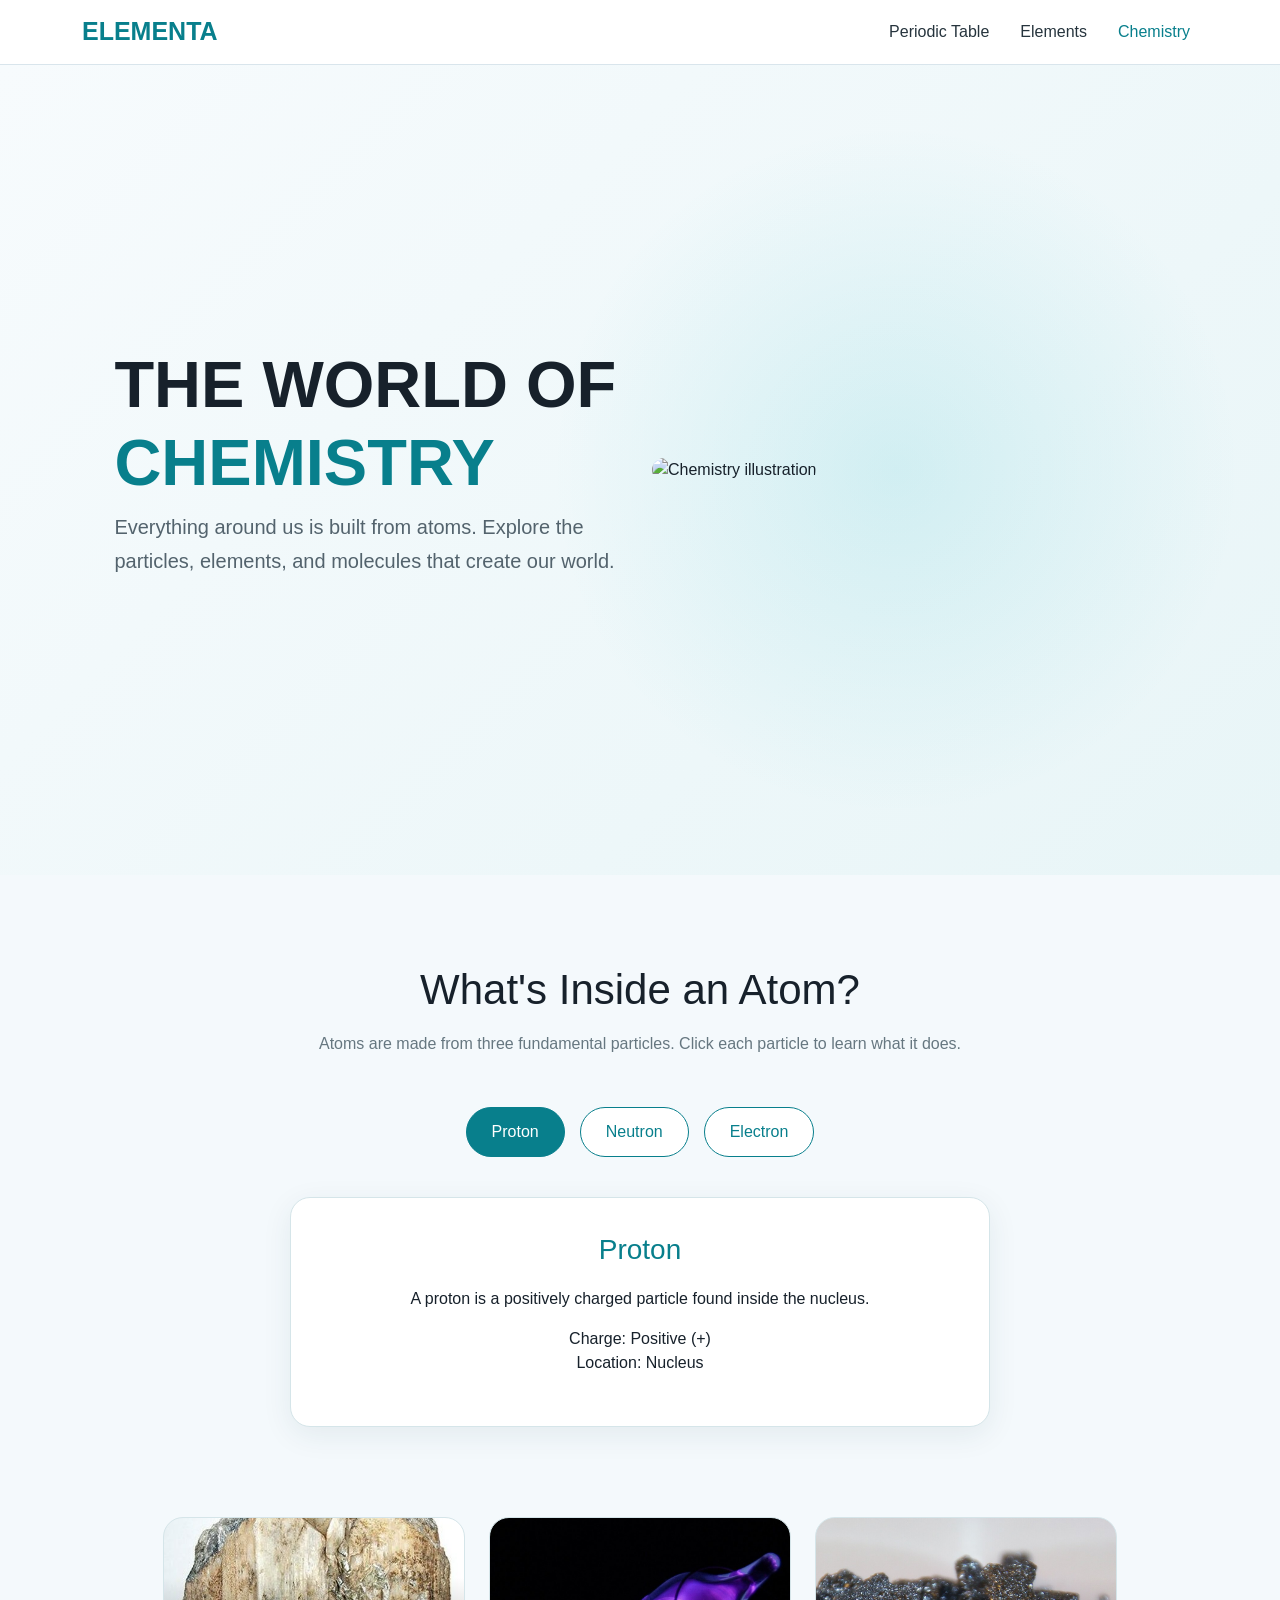
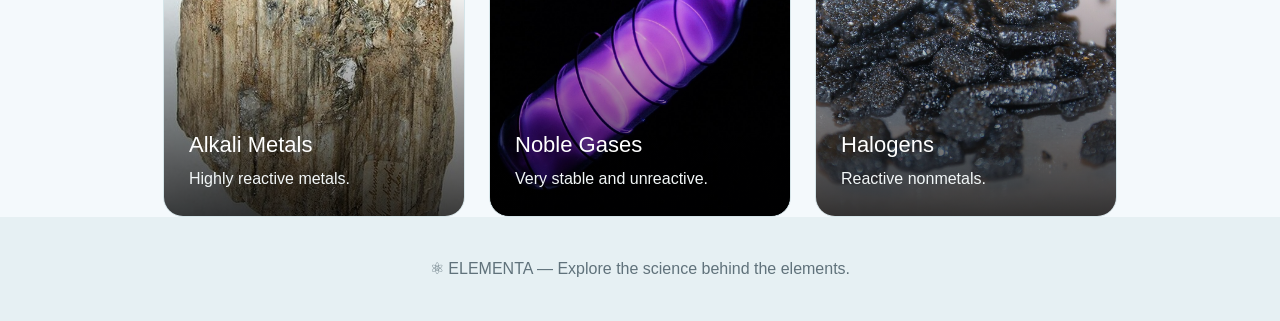
==== pages/index.html @ da362771 "Updated index page" ====
<!DOCTYPE html>
<html lang="en">

<head>

    <meta charset="UTF-8">

    <meta name="viewport"
        content="width=device-width, initial-scale=1.0">

    <title>Chemistry World</title>

    <link
        href="https://cdn.jsdelivr.net/npm/bootstrap@5.3.8/dist/css/bootstrap.min.css"
        rel="stylesheet">
        <link
    rel="stylesheet"
    href="../style/index.css">

   

</head>


<body>


<!-- =========================
     NAVBAR
========================= -->

<nav class="navbar navbar-expand-lg navbar-dark sticky-top">

    <div class="container">

        <a class="navbar-brand"
            href="./index.html">

             ELEMENTA

        </a>


        <button
            class="navbar-toggler"
            type="button"
            data-bs-toggle="collapse"
            data-bs-target="#navbarMenu">

            <span class="navbar-toggler-icon"></span>

        </button>


        <div
            class="collapse navbar-collapse"
            id="navbarMenu">

            <ul class="navbar-nav ms-auto">

                <li class="nav-item">

                    <a
                        class="nav-link"
                        href="./table.html">

                        Periodic Table

                    </a>

                </li>

                <li class="nav-item">

                    <a
                        class="nav-link"
                        href="./elements.html">

                        Elements

                    </a>

                </li>

                <li class="nav-item">

                    <a
                        class="nav-link active"
                        href="./index.html">

                        Chemistry

                    </a>

                </li>

            </ul>

        </div>

    </div>

</nav>



<!-- =========================
     HERO
========================= -->

<section class="hero">

    <div class="container">

    <div class="row align-items-center">

        <!-- LEFT SIDE -->
        <div class="col-lg-6">

            <div class="hero-content">

                <h1>
                    THE WORLD OF
                    <span>CHEMISTRY</span>
                </h1>

                <p>
                    Everything around us is built from
                    atoms. Explore the particles, elements,
                    and molecules that create our world.
                </p>

            </div>

        </div>


        <!-- RIGHT SIDE -->
        <div class="col-lg-6">

            <div class="hero-image">

                <img class="img-fluid rounded-4"
                    src="https://www.farmersweekly.co.nz/wp-content/uploads/2025/01/science-pexels-256262-scaled.jpg"
                    alt="Chemistry illustration">

            </div>

        </div>

    </div>

</div>

</section>



<!-- =========================
     ATOM SECTION
========================= -->

<section class="section"
    id="atom-section">

    <h2 class="section-title">

        What's Inside an Atom?

    </h2>

    <p class="section-description">

        Atoms are made from three fundamental
        particles. Click each particle to learn
        what it does.

    </p>


    <div class="particle-buttons">

        <button
            class="particle-btn active"
            data-particle="proton">

            Proton

        </button>

        <button
            class="particle-btn"
            data-particle="neutron">

            Neutron

        </button>

        <button
            class="particle-btn"
            data-particle="electron">

            Electron

        </button>

    </div>


    <div class="particle-info">

        <h3 id="particle-title">

            Proton

        </h3>

        <p id="particle-description">

            A proton is a positively charged
            particle found inside the nucleus.

        </p>

        <p id="particle-extra">

            Charge: Positive (+)

            <br>

            Location: Nucleus

        </p>

    </div>

</section>





<!-- =========================
     ELEMENT FAMILIES
========================= -->
<div class="row g-4 justify-content-center">

    <!-- Alkali Metals -->
    <div class="col-md-6 col-lg-3">

        <div class="family-card alkali-metals">

            <div class="family-content">

                <h3>Alkali Metals</h3>

                <p>Highly reactive metals.</p>

            </div>

        </div>

    </div>


    <!-- Noble Gases -->
    <div class="col-md-6 col-lg-3">

        <div class="family-card noble-gases">

            <div class="family-content">

                <h3>Noble Gases</h3>

                <p>Very stable and unreactive.</p>

            </div>

        </div>

    </div>


    <!-- Halogens -->
    <div class="col-md-6 col-lg-3">

        <div class="family-card halogens">

            <div class="family-content">

                <h3>Halogens</h3>

                <p>Reactive nonmetals.</p>

            </div>

        </div>

    </div>

</div>






<!-- =========================
     FOOTER
========================= -->

<footer>

    <p class="mb-0">

        ⚛ ELEMENTA — Explore the science
        behind the elements.

    </p>

</footer>




<script src="../script/index.js"></script>

<script
    src="https://cdn.jsdelivr.net/npm/bootstrap@5.3.8/dist/js/bootstrap.bundle.min.js">
</script>


</body>

</html>
---- style/index.css ----
* {
    box-sizing: border-box;
}

body {
    margin: 0;
    font-family: Arial, sans-serif;
    background: #f4f9fc;
    color: #17212b;
}


/* =========================
   NAVBAR
========================= */

.navbar {
    background: rgba(255, 255, 255, 0.95);
    backdrop-filter: blur(15px);
    border-bottom: 1px solid #d9e5ec;
}

.navbar-brand {
    color: #087f8c !important;
    font-size: 25px;
    font-weight: bold;
}

.nav-link {
    color: #26343d !important;
    margin-left: 15px;
}

.nav-link:hover,
.nav-link.active {
    color: #087f8c !important;
}


/* =========================
   HERO
========================= */

.hero {
    min-height: 90vh;

    display: flex;
    align-items: center;

    background:
        radial-gradient(
            circle at 70% 50%,
            rgba(0, 174, 190, 0.12),
            transparent 35%
        ),
        linear-gradient(
            135deg,
            #f7fbfd,
            #e8f5f7
        );

    padding: 80px 8%;
}

.hero-content {
    max-width: 600px;
}

.hero h1 {
    font-size: 65px;
    font-weight: bold;
    color: #17212b;
}

.hero h1 span {
    color: #087f8c;
}

.hero p {
    font-size: 20px;
    color: #53636d;
    line-height: 1.7;
}


/* =========================
   GENERAL SECTION
========================= */

.section {
    padding: 90px 8%;
}

.section-title {
    text-align: center;

    font-size: 42px;

    margin-bottom: 15px;

    color: #17212b;
}

.section-description {
    text-align: center;

    color: #667780;

    max-width: 700px;

    margin: 0 auto 50px;

    line-height: 1.7;
}


/* =========================
   PARTICLES
========================= */

.particle-buttons {
    display: flex;

    justify-content: center;

    gap: 15px;

    flex-wrap: wrap;

    margin-bottom: 40px;
}

.particle-btn {
    padding: 12px 25px;

    border: 1px solid #087f8c;

    background: white;

    color: #087f8c;

    border-radius: 30px;

    cursor: pointer;

    transition: 0.3s;
}

.particle-btn:hover,
.particle-btn.active {
    background: #087f8c;

    color: white;
}

.particle-info {
    max-width: 700px;

    margin: auto;

    padding: 35px;

    background: white;

    border: 1px solid #d5e5e9;

    border-radius: 20px;

    text-align: center;

    box-shadow:
        0 8px 30px rgba(30, 70, 80, 0.08);
}

.particle-info h3 {
    color: #087f8c;

    margin-bottom: 20px;
}


/* =========================
   ELEMENT FAMILIES
========================= */

.family-card {

    position: relative;

    height: 300px;

    border-radius: 20px;

    overflow: hidden;

    border: 1px solid #d5e5e9;

    background-size: cover;

    background-position: center;

    cursor: pointer;

    display: flex;

    align-items: end;

    transition: 0.4s;
}


/* =========================
   DARK OVERLAY
========================= */

.family-card::before {

    content: "";

    position: absolute;

    inset: 0;

    background:
        linear-gradient(
            transparent 20%,
            rgba(0, 0, 0, 0.75)
        );
}


/* =========================
   CONTENT
========================= */

.family-content {

    position: relative;

    z-index: 2;

    padding: 25px;

    width: 100%;
}

.family-content h3 {

    color: #ffffff;

    font-size: 22px;

    margin-bottom: 8px;
}

.family-content p {

    color: #f2f7f8;

    margin: 0;
}


/* =========================
   BACKGROUND IMAGES
========================= */

.alkali-metals {

    background-image:
        url("../assets/img/image.png");
}

.noble-gases {

    background-image:
        url("../assets/img/2.png");
}

.halogens {

    background-image:
        url("../assets/img/3.png");
}


/* =========================
   HOVER
========================= */

.family-card:hover {

    transform: translateY(-8px);

    border-color: #087f8c;

    box-shadow:
        0 10px 25px rgba(30, 80, 90, 0.15);
}

.family-card:hover {

    background-size: 110%;
}


/* =========================
   MOLECULES
========================= */

.molecule-card {

    text-align: center;

    padding: 35px;

    background: white;

    border: 1px solid #d5e5e9;

    border-radius: 20px;

    transition: 0.3s;

    box-shadow:
        0 8px 25px rgba(30, 70, 80, 0.06);
}

.molecule-card:hover {

    transform: translateY(-8px);

    border-color: #087f8c;
}

.molecule {

    font-size: 55px;

    font-weight: bold;

    color: #087f8c;

    margin-bottom: 15px;
}


/* =========================
   FACTS
========================= */

.fact-number {

    font-size: 60px;

    font-weight: bold;

    color: #087f8c;
}

.fact-card {

    text-align: center;

    padding: 30px;

    background: white;

    border-radius: 20px;

    border: 1px solid #d5e5e9;

    box-shadow:
        0 8px 25px rgba(30, 70, 80, 0.06);
}


/* =========================
   FOOTER
========================= */

footer {

    padding: 40px;

    text-align: center;

    background: #e6f0f3;

    color: #60727b;
}


/* =========================
   MOBILE
========================= */

@media (max-width: 768px) {

    .hero {

        padding: 70px 6%;

        text-align: center;
    }

    .hero h1 {

        font-size: 45px;
    }

    .hero p {

        font-size: 17px;
    }

    .section {

        padding: 70px 5%;
    }

    .section-title {

        font-size: 32px;
    }

}
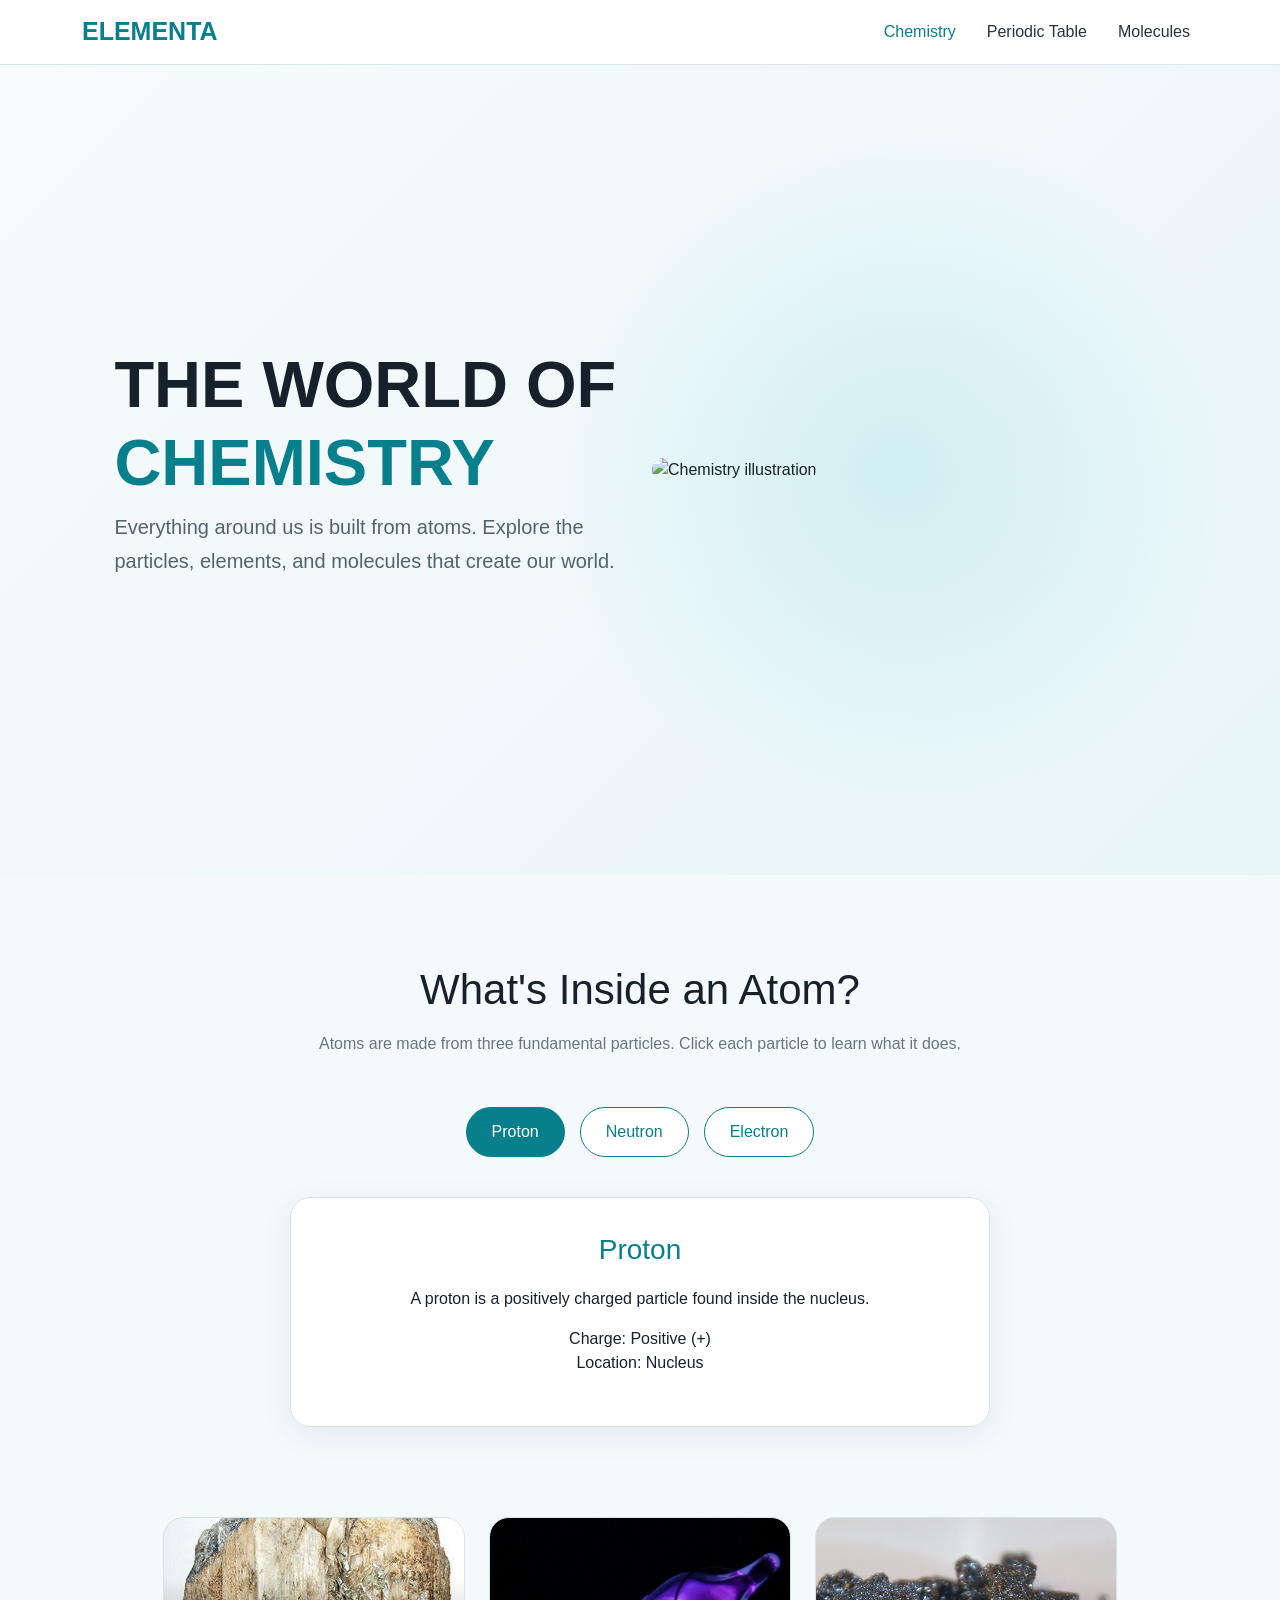
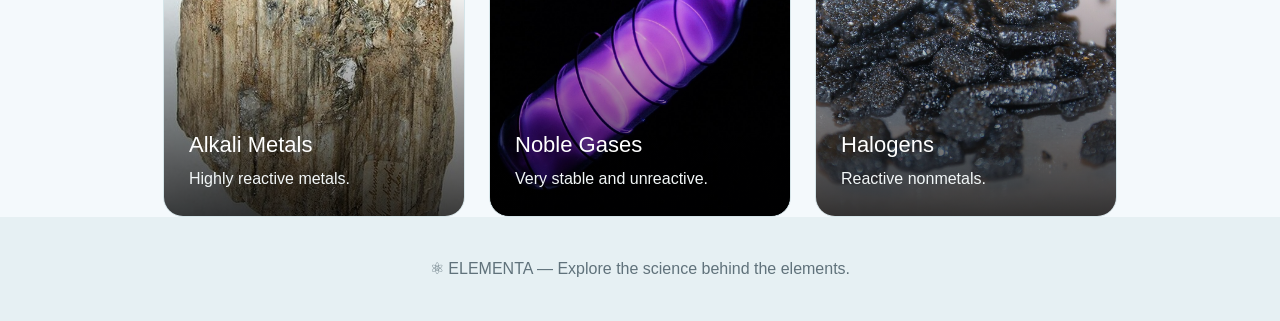
==== commit a1baee92: "molecule page completed" ====
--- a/pages/index.html
+++ b/pages/index.html
@@ -59,7 +59,18 @@
             <ul class="navbar-nav ms-auto">
 
                 <li class="nav-item">
-
+                    <a
+                        class="nav-link active"
+                        href="./index.html">
+
+                        Chemistry
+
+                    </a>
+                    
+
+                </li>
+
+                <li class="nav-item">
                     <a
                         class="nav-link"
                         href="./table.html">
@@ -67,28 +78,17 @@
                         Periodic Table
 
                     </a>
+                   
 
                 </li>
 
                 <li class="nav-item">
 
-                    <a
+                     <a
                         class="nav-link"
-                        href="./elements.html">
-
-                        Elements
-
-                    </a>
-
-                </li>
-
-                <li class="nav-item">
-
-                    <a
-                        class="nav-link active"
-                        href="./index.html">
-
-                        Chemistry
+                        href="./molecules.html">
+
+                        Molecules
 
                     </a>
 
--- a/style/index.css
+++ b/style/index.css
@@ -424,4 +424,12 @@
         font-size: 32px;
     }
 
+}
+
+.navbar-toggler {
+    border: 1px solid #087f8c;
+}
+
+.navbar-toggler-icon {
+    background-image: url("data:image/svg+xml,%3csvg xmlns='http://www.w3.org/2000/svg' viewBox='0 0 30 30'%3e%3cpath stroke='%23087f8c' stroke-linecap='round' stroke-miterlimit='10' stroke-width='2' d='M4 7h22M4 15h22M4 23h22'/%3e%3c/svg%3e");
 }
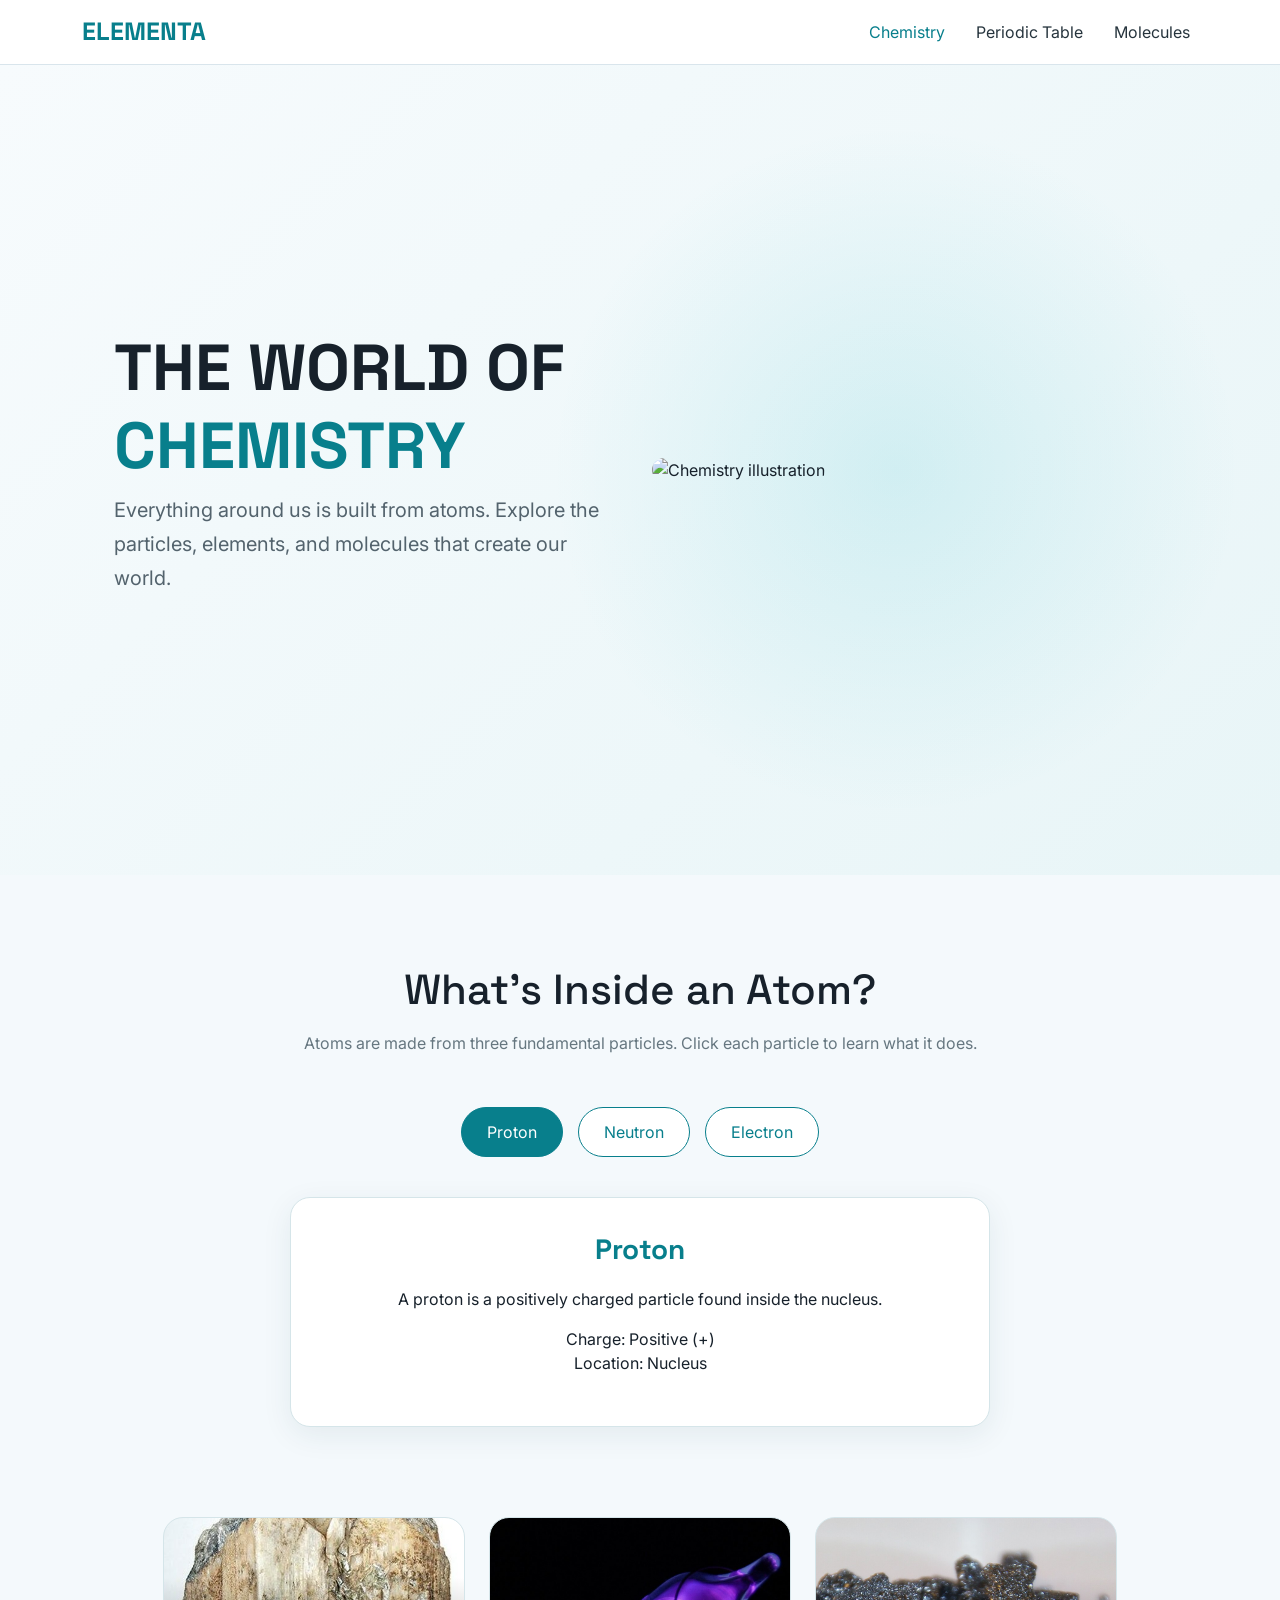
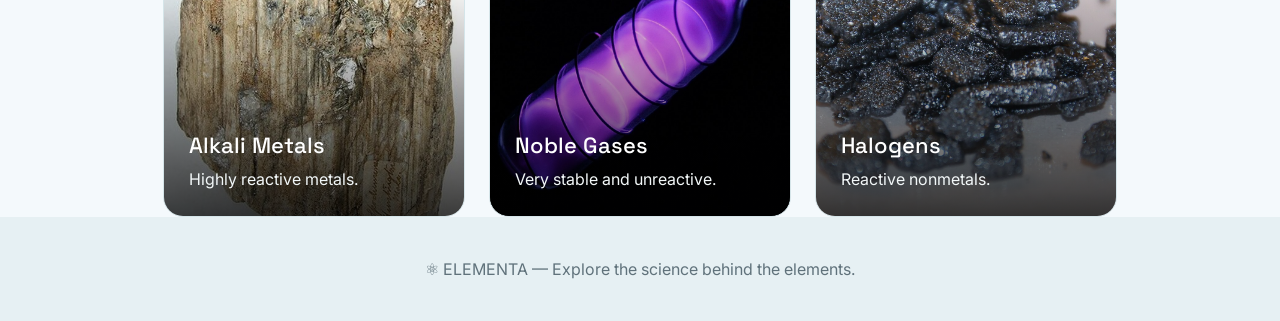
==== commit aa80c2bd: "added gsap effects" ====
--- a/pages/index.html
+++ b/pages/index.html
@@ -9,7 +9,11 @@
         content="width=device-width, initial-scale=1.0">
 
     <title>Chemistry World</title>
-
+    <link rel="preconnect" href="https://fonts.googleapis.com">
+<link rel="preconnect" href="https://fonts.gstatic.com" crossorigin>
+<link
+    href="https://fonts.googleapis.com/css2?family=Inter:wght@400;500;600;700&family=Space+Grotesk:wght@400;500;600;700&display=swap"
+    rel="stylesheet">
     <link
         href="https://cdn.jsdelivr.net/npm/bootstrap@5.3.8/dist/css/bootstrap.min.css"
         rel="stylesheet">
@@ -25,9 +29,9 @@
 <body>
 
 
-<!-- =========================
+<!-- 
      NAVBAR
-========================= -->
+ -->
 
 <nav class="navbar navbar-expand-lg navbar-dark sticky-top">
 
@@ -104,9 +108,9 @@
 
 
 
-<!-- =========================
+<!-- 
      HERO
-========================= -->
+ -->
 
 <section class="hero">
 
@@ -156,9 +160,9 @@
 
 
 
-<!-- =========================
+<!-- 
      ATOM SECTION
-========================= -->
+ -->
 
 <section class="section"
     id="atom-section">
@@ -240,9 +244,9 @@
 
 
 
-<!-- =========================
+<!-- 
      ELEMENT FAMILIES
-========================= -->
+-->
 <div class="row g-4 justify-content-center">
 
     <!-- Alkali Metals -->
@@ -305,9 +309,9 @@
 
 
 
-<!-- =========================
+<!-- 
      FOOTER
-========================= -->
+ -->
 
 <footer>
 
@@ -320,14 +324,15 @@
 
 </footer>
 
-
-
-
-<script src="../script/index.js"></script>
 
 <script
     src="https://cdn.jsdelivr.net/npm/bootstrap@5.3.8/dist/js/bootstrap.bundle.min.js">
 </script>
+<script src="https://cdn.jsdelivr.net/npm/gsap@3.13.0/dist/gsap.min.js"></script>
+<script src="https://cdn.jsdelivr.net/npm/gsap@3.13.0/dist/ScrollTrigger.min.js"></script>
+<script src="../script/index.js"></script>
+
+
 
 
 </body>
--- a/style/index.css
+++ b/style/index.css
@@ -4,15 +4,21 @@
 
 body {
     margin: 0;
-    font-family: Arial, sans-serif;
+    font-family: "Inter", sans-serif;
     background: #f4f9fc;
     color: #17212b;
 }
 
 
-/* =========================
-   NAVBAR
-========================= */
+
+h1,
+h2,
+h3,
+.navbar-brand {
+    font-family: "Space Grotesk", sans-serif;
+}
+/* 
+   NAVBAR*/
 
 .navbar {
     background: rgba(255, 255, 255, 0.95);
@@ -37,9 +43,9 @@
 }
 
 
-/* =========================
+/* 
    HERO
-========================= */
+*/
 
 .hero {
     min-height: 90vh;
@@ -83,9 +89,9 @@
 }
 
 
-/* =========================
+/* 
    GENERAL SECTION
-========================= */
+ */
 
 .section {
     padding: 90px 8%;
@@ -114,9 +120,9 @@
 }
 
 
-/* =========================
+/* 
    PARTICLES
-========================= */
+ */
 
 .particle-buttons {
     display: flex;
@@ -179,9 +185,13 @@
 }
 
 
-/* =========================
+#particle-title{
+    font-weight: bold;
+}
+
+/* 
    ELEMENT FAMILIES
-========================= */
+ */
 
 .family-card {
 
@@ -209,9 +219,9 @@
 }
 
 
-/* =========================
+/* 
    DARK OVERLAY
-========================= */
+ */
 
 .family-card::before {
 
@@ -229,9 +239,9 @@
 }
 
 
-/* =========================
+/* 
    CONTENT
-========================= */
+ */
 
 .family-content {
 
@@ -261,9 +271,9 @@
 }
 
 
-/* =========================
+/*
    BACKGROUND IMAGES
-========================= */
+*/
 
 .alkali-metals {
 
@@ -284,9 +294,9 @@
 }
 
 
-/* =========================
+/*
    HOVER
-========================= */
+ */
 
 .family-card:hover {
 
@@ -304,9 +314,9 @@
 }
 
 
-/* =========================
+/* 
    MOLECULES
-========================= */
+ */
 
 .molecule-card {
 
@@ -345,9 +355,9 @@
 }
 
 
-/* =========================
+/* 
    FACTS
-========================= */
+ */
 
 .fact-number {
 
@@ -375,9 +385,9 @@
 }
 
 
-/* =========================
+/* 
    FOOTER
-========================= */
+ */
 
 footer {
 
@@ -391,9 +401,9 @@
 }
 
 
-/* =========================
+/* 
    MOBILE
-========================= */
+ */
 
 @media (max-width: 768px) {
 
